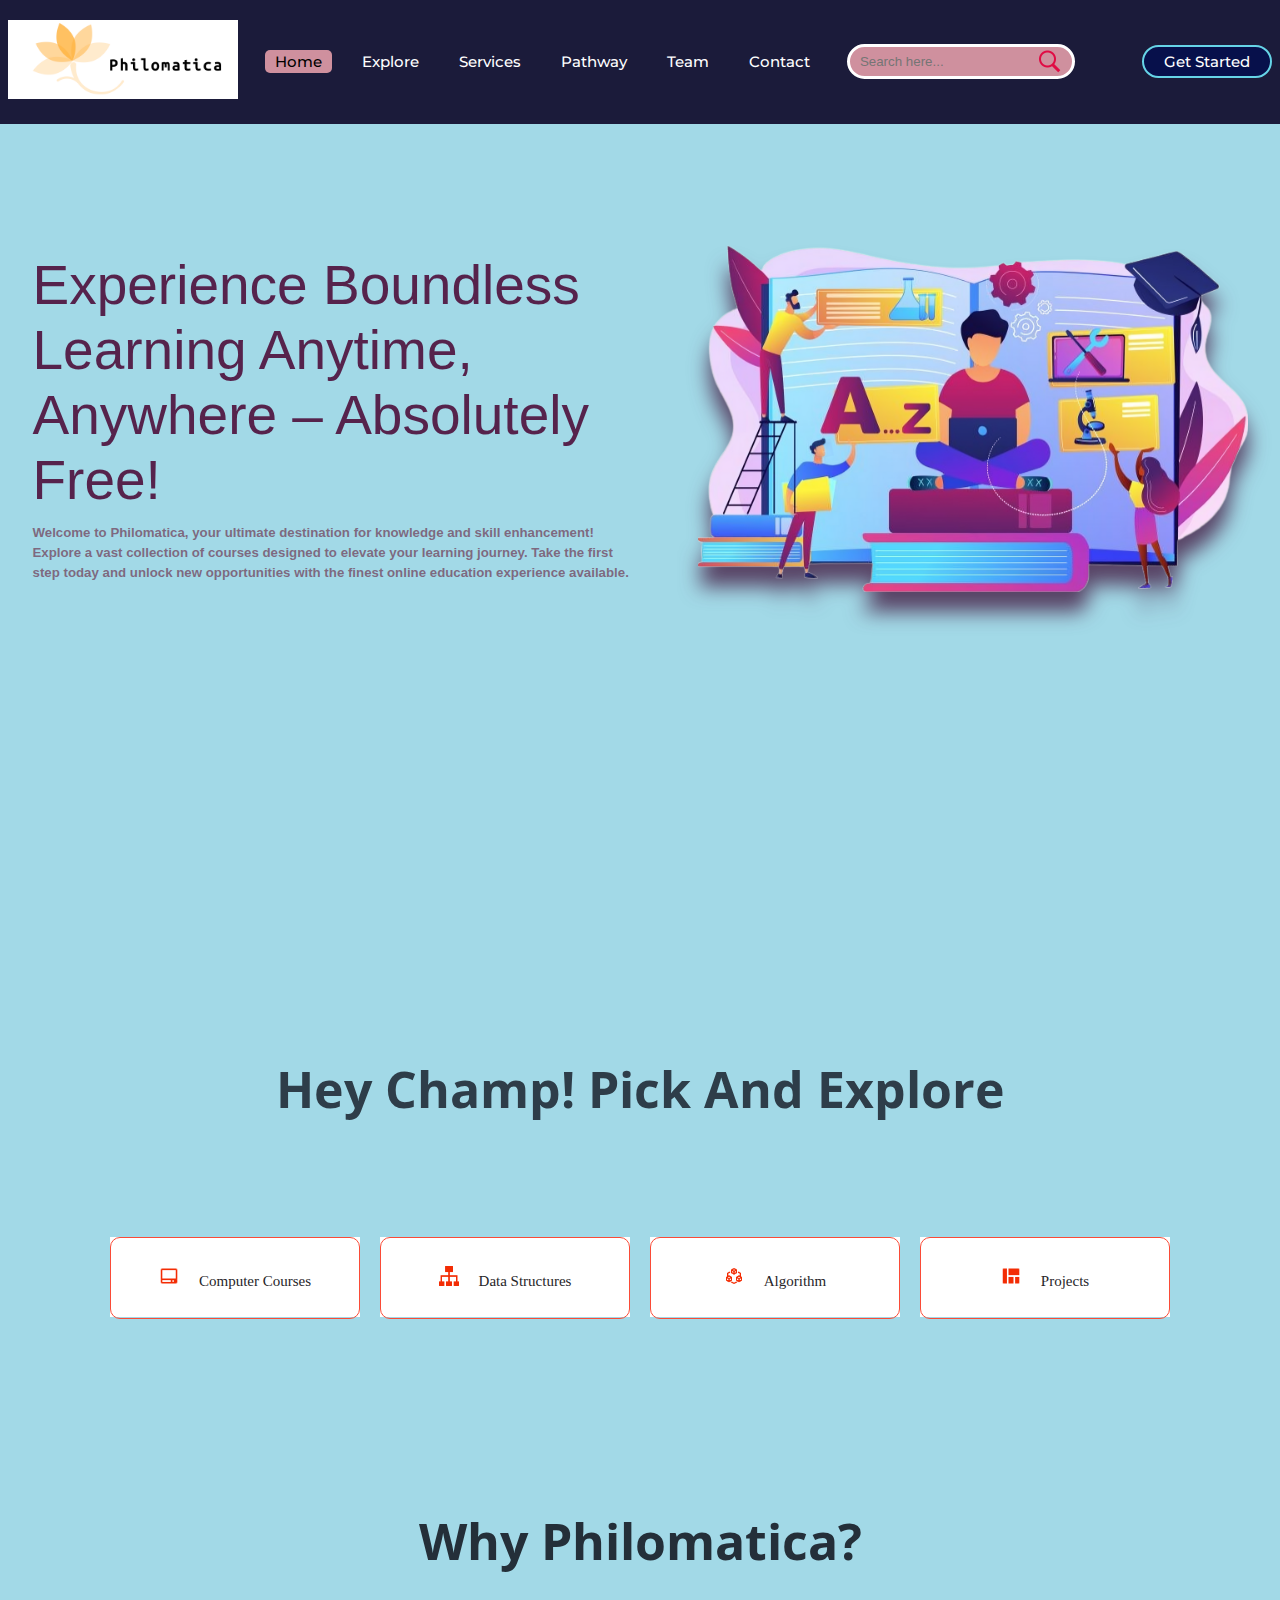
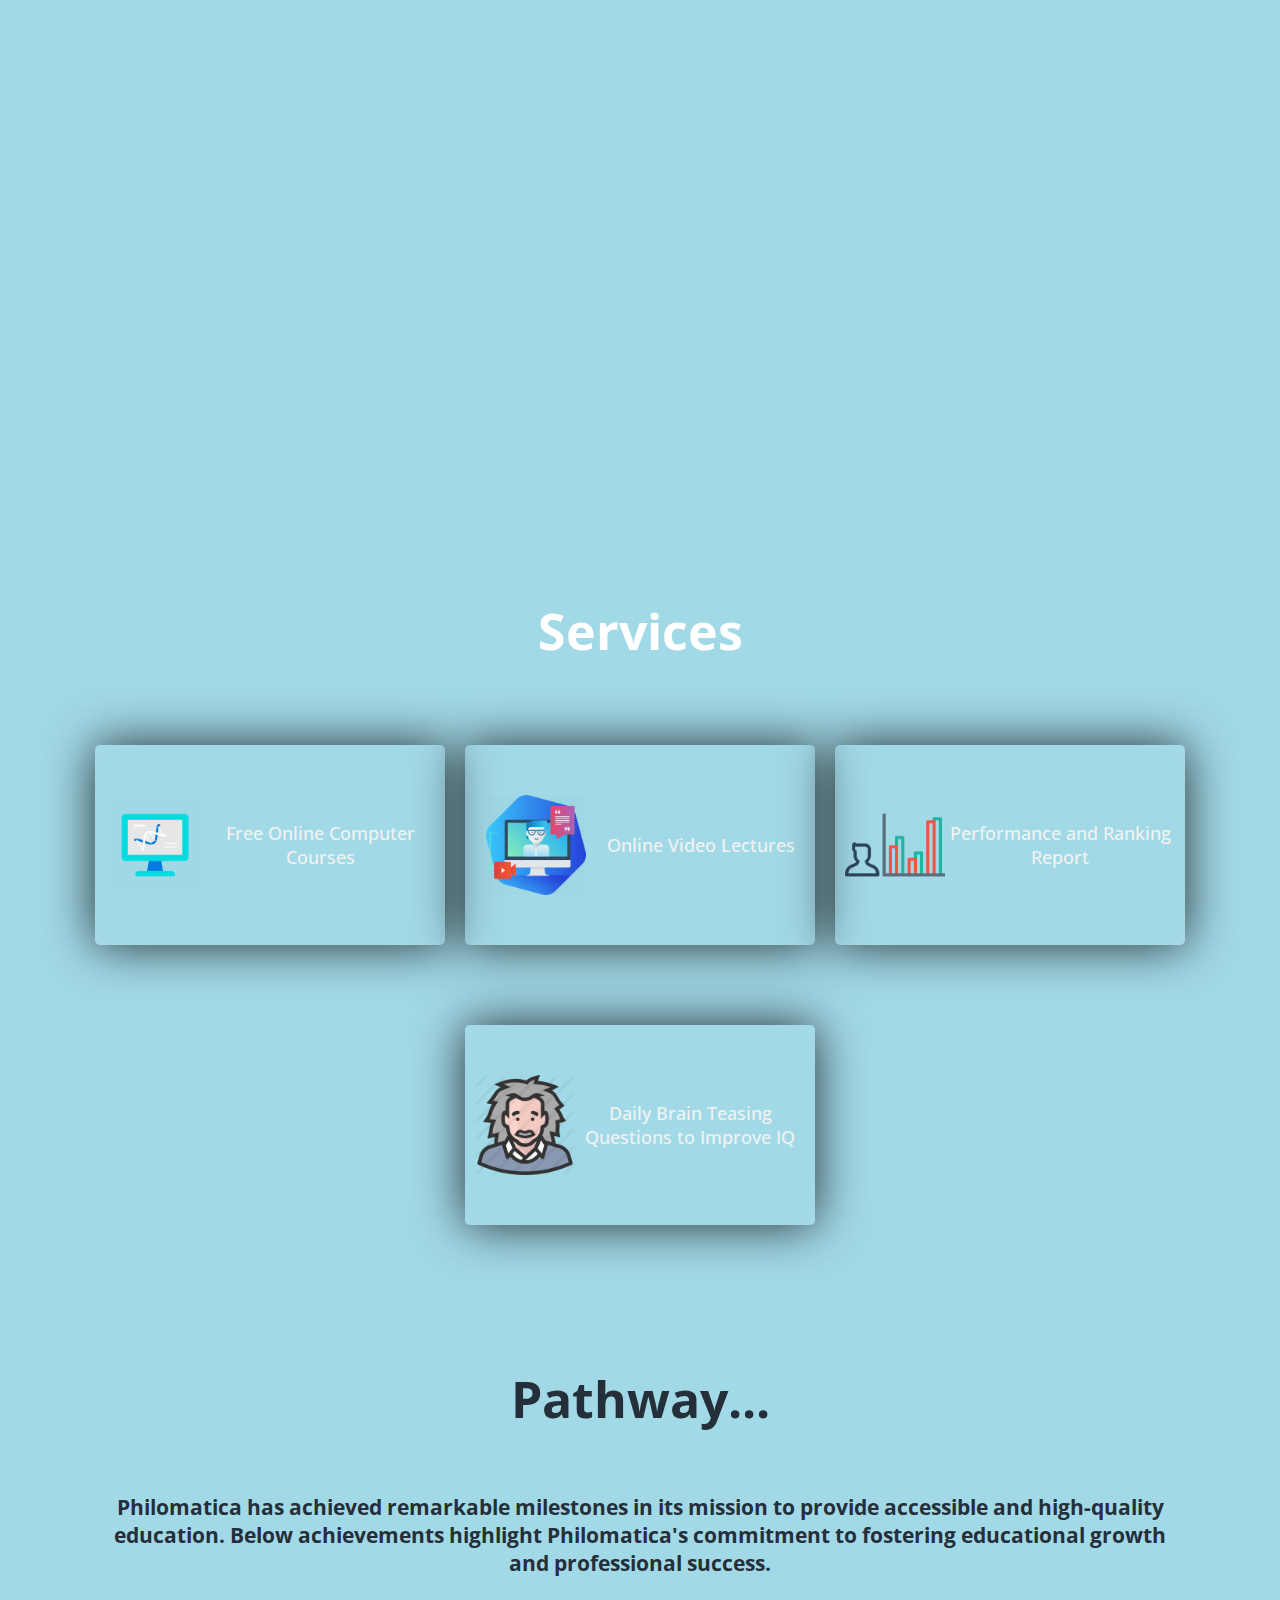
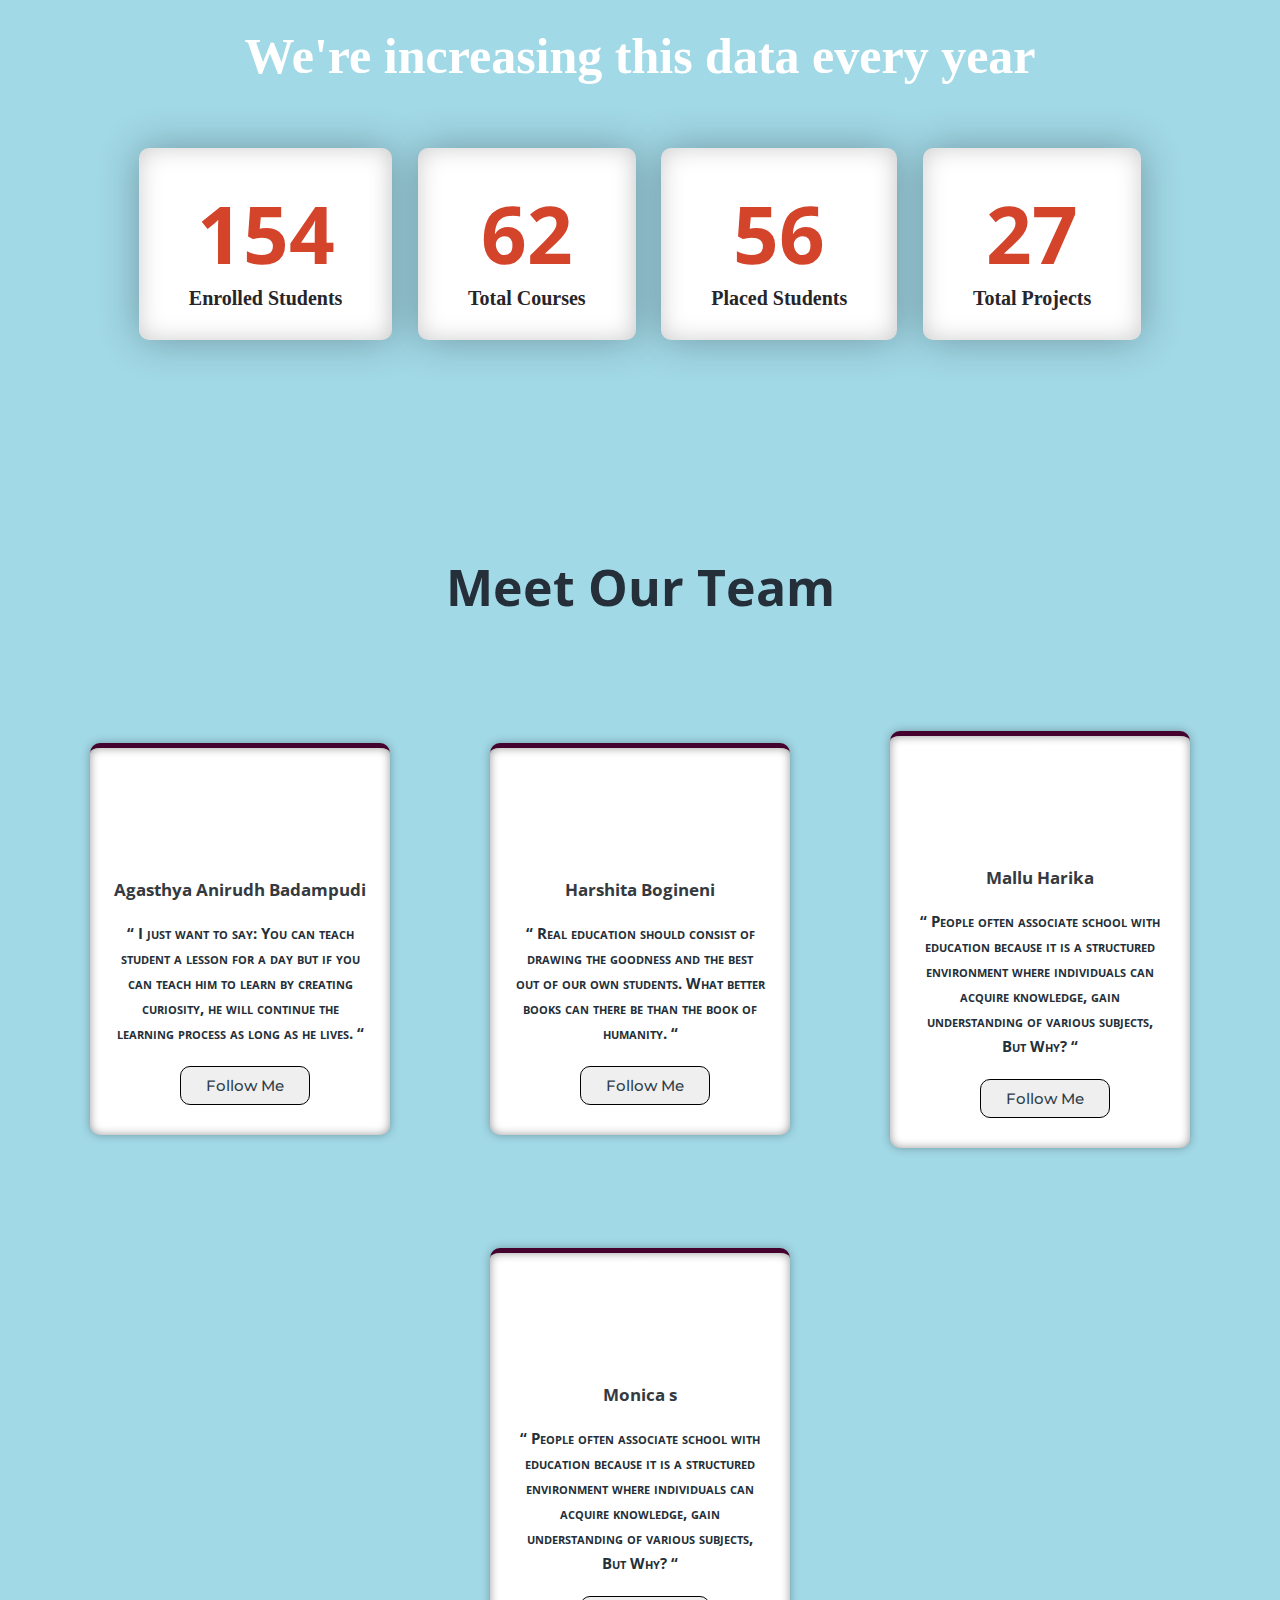
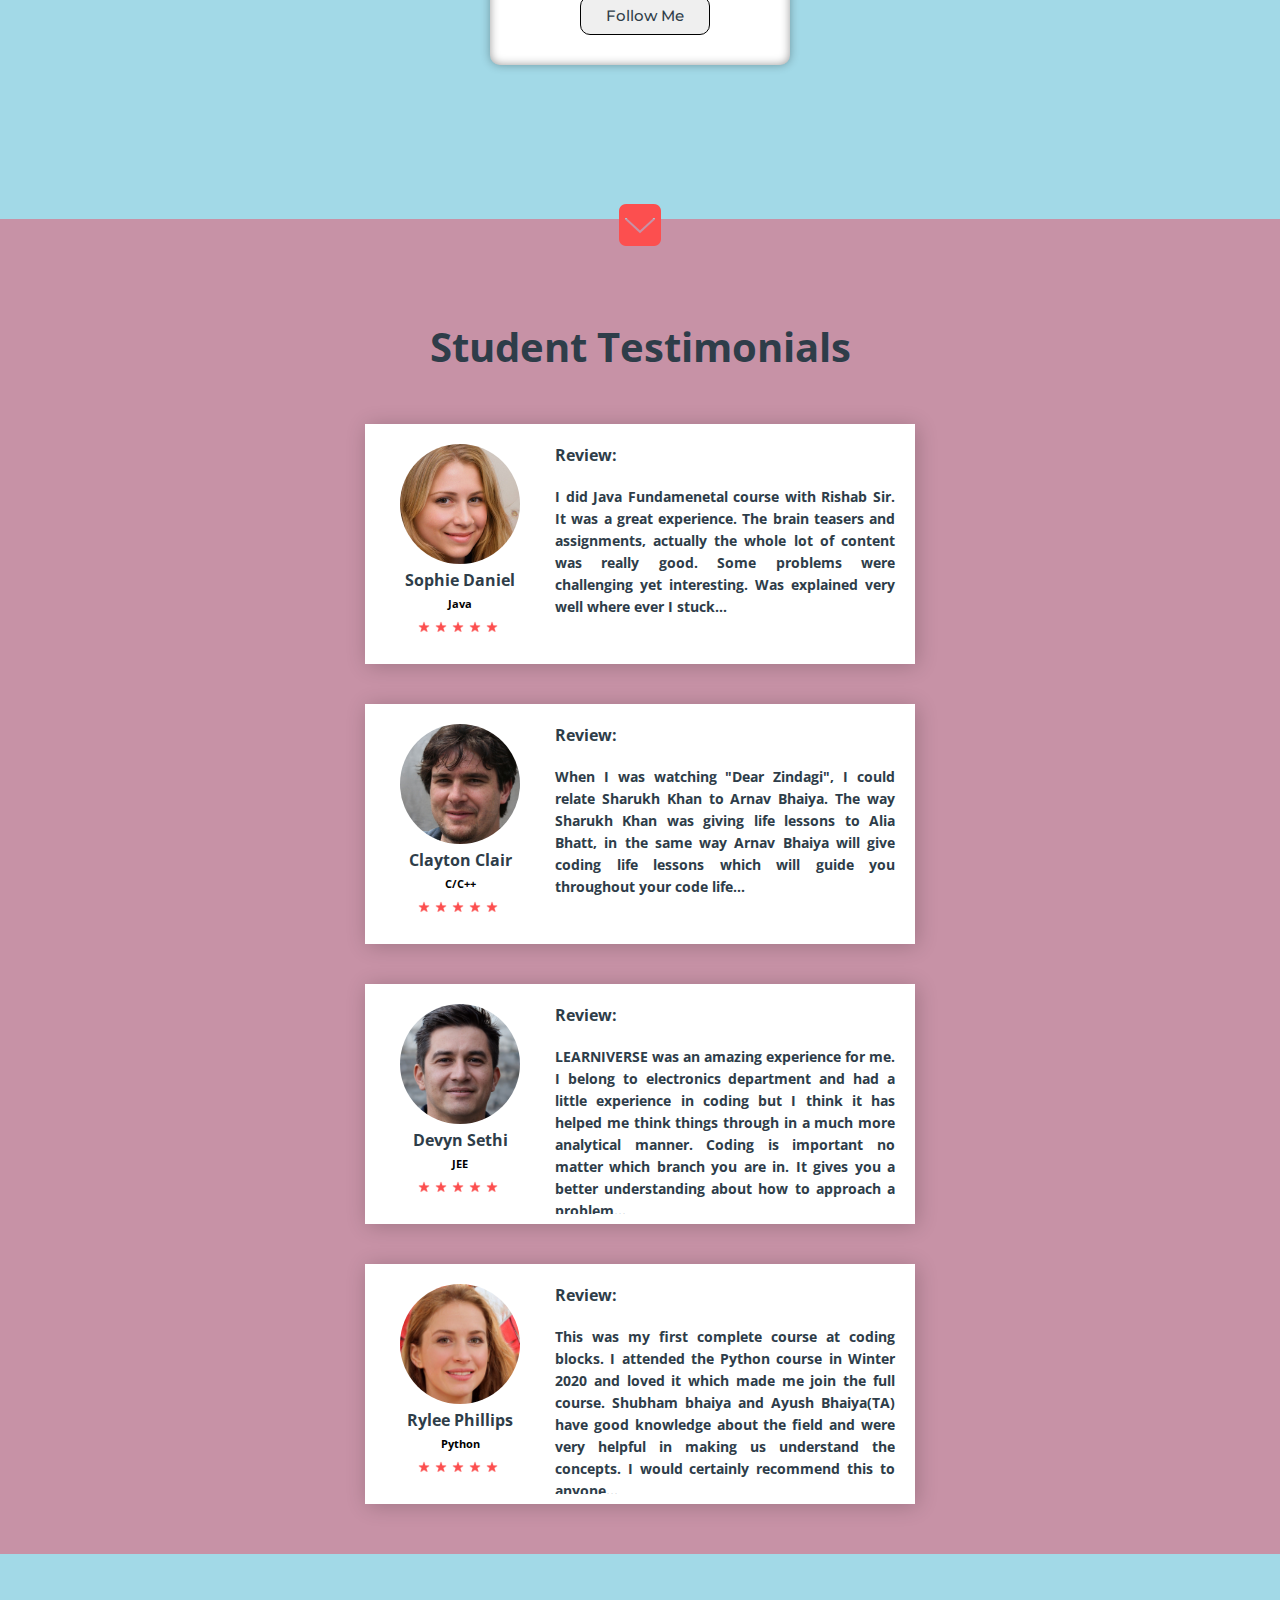
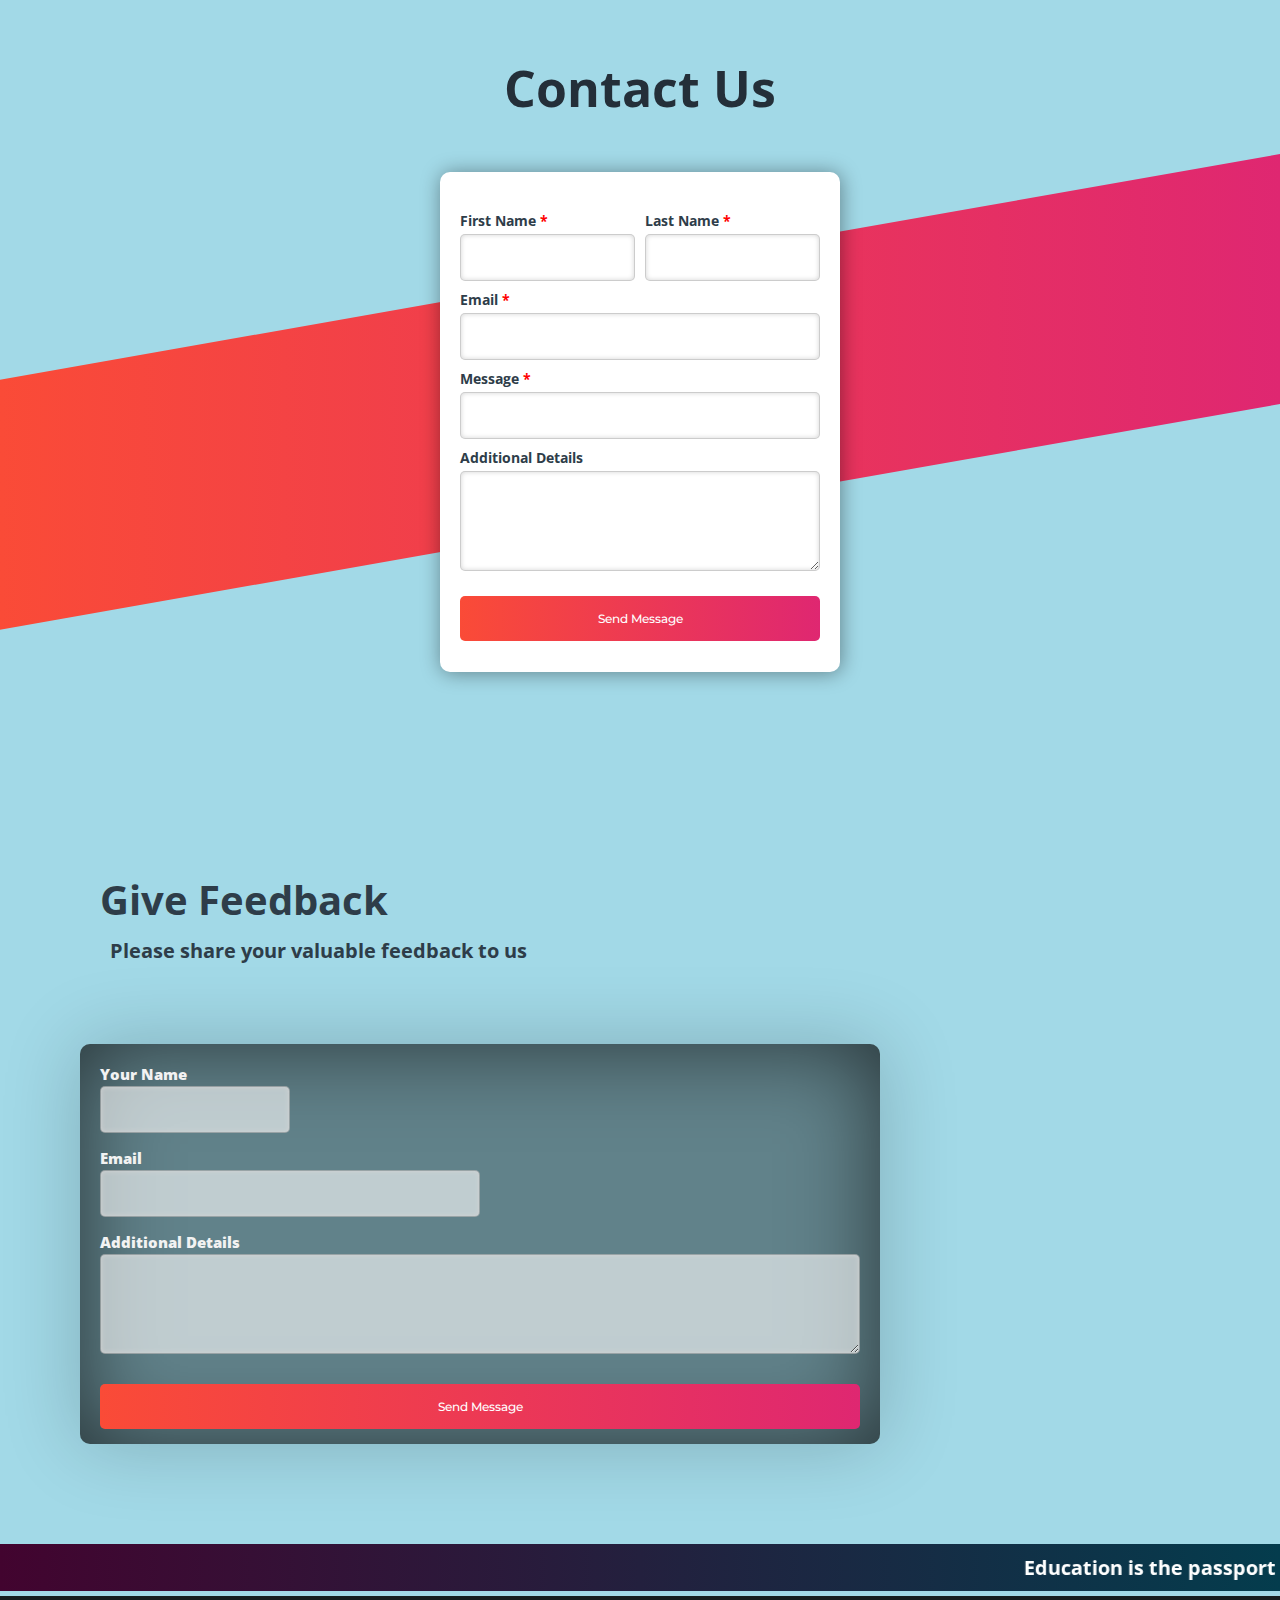
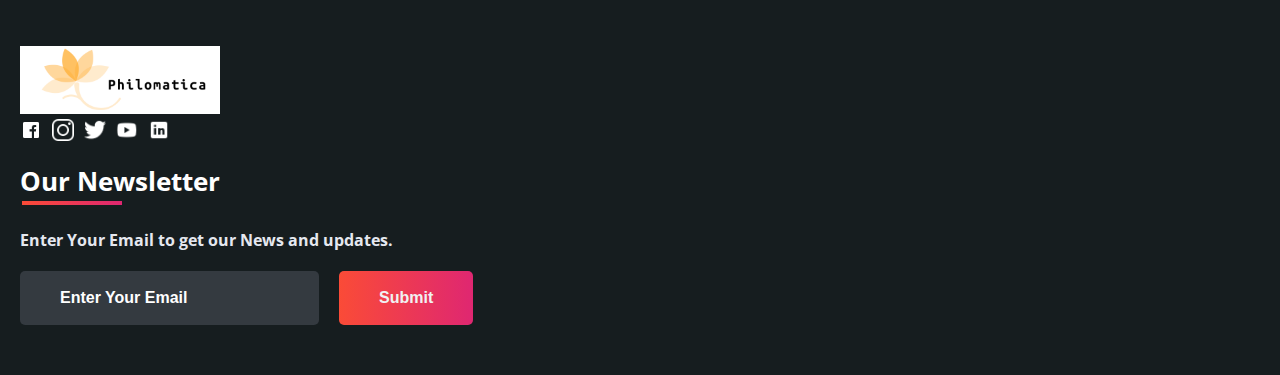
==== Philomatica/codes/index.html @ 05c875cc "Initial commit" ====
<!DOCTYPE html>
<html>
<head>
	<link rel="shortcut icon" type="png" href="images/icon/favicon.png">
	<meta charset="utf-8">
	<meta http-equiv="X-UA-Comaptible" content="IE=edge">
	<title>Philomatica</title>
	<meta name="desciption" content="">
	<meta name="viewport" content="width=device-width, initial-scale=1">
	<link rel="stylesheet" type="text/css" href="style.css">
	<script type="text/javascript" src="script.js"></script>
	<script src="https://code.jquery.com/jquery-3.2.1.js"></script>
	<script>
		$(window).on('scroll', function(){
  			if($(window).scrollTop()){
  			  $('nav').addClass('black');
 			 }else {
 		   $('nav').removeClass('black');
 		 }
		})
	</script>
</head>
<body>
<!-- Navigation Bar -->
	<header id="header">
		<nav>
			<div class="logo"><img src="images/icon/logo.png" alt="logo"></div>
			<div class="nav-bar">
				<ul>
					<li><a class="active" href="">Home</a></li>
					<li><a href="#explore">Explore</a></li>
					<li><a href="#services_section">Services</a></li>
					<li><a href="#pathway_section">Pathway</a></li>
					<li><a href="#team_section">Team</a></li>
					<li><a href="#contactus_section">Contact</a></li>
				</ul>
			</div>
			<div class="srch"><input type="text" class="search" placeholder="Search here..." style="color: rgb(0, 0, 0);"><img src="images/icon/search.png" alt="search" onclick=slide()></div>

			<a class="get-started" href="login.html">Get Started</a>
			<img src="images/icon/menu.png" class="menu" onclick="sideMenu(0)" alt="menu">
		</nav>
		<div class="head-container">
			<div class="quote">
				<p>Experience Boundless Learning Anytime, Anywhere – Absolutely Free!</p>
                <h5>Welcome to Philomatica, your ultimate destination for knowledge and skill enhancement! Explore a vast collection of courses designed to elevate your learning journey. Take the first step today and unlock new opportunities with the finest online education experience available.


				</h5>
				
			</div>
			<div class="svg-image">
				<img src="images/extra/homepic.png" alt="home picture">
			</div>
		</div>
		<div class="side-menu" id="side-menu">
			<div class="close" onclick="sideMenu(1)"><img src="images/icon/close.png" alt=""></div>
			<div class="user">
				<img src="images/creator/Aman Photo 2.jpg" alt="Username">
				<p>TeamPhilomatica.hi</p>
			</div>
			<ul>
				<li><a href="#about_section">About</a></li>
				<li><a href="#explore">Explore</a></li>
				<li><a href="#pathway_section">Pathway</a></li>
				<li><a href="#team_section">Team</a></li>
				<li><a href="#services_section">Services</a></li>
				<li><a href="#contactus_section">Contact</a></li>
				<li><a href="#feedBACK">Feedback</a></li>
			</ul>
		</div>
	</header>


<!--- Explore -->
<div class="diffSection" id="explore">
	<div class="title">
		<span><b>Hey Champ! Pick And Explore</span>
	</div>
	 <br><br>
</div>
	<div class="course">
		
		<div class="cbox">
		<div class="det"><a href="subjects/computer_courses.html"><img src="images/courses/computer.png">Computer Courses</a></div>
		<div class="det"><a href="subjects/computer_courses.html#data"><img src="images/courses/data.png">Data Structures</a></div>
		<div class="det"><a href="subjects/computer_courses.html#algo"><img src="images/courses/algo.png">Algorithm</a></div>
		<div class="det det-last"><a href="subjects/computer_courses.html#projects"><img src="images/courses/projects.png">Projects</a></div>
		</div>
	</div>
	
<!-- ABOUT -->
	<div class="diffSection" id="about_section">
		<center><p style="font-size:50px; padding-top: 180px;  padding-bottom: 50px">Why Philomatica?</p></center>
		<div class="about-content">
				<div class="side-image">
					<img class="sideImage" src="images/extra/e3.jpg">
				</div>
				<div class="side-text">
					<h2>Why you need Philomatica?? </h2>
					<p>Philomatica - A Virtual learning platform is increasingly vital for upcoming generations due to their flexibility and accessibility. It provide personalized learning experiences tailored to individual needs and learning styles, fostering lifelong learning opportunities. It enable global collaboration, diversity, and cultural exchange. <br><br > Here We also offering cost-effective alternatives to traditional education.Our websites help make the process of learning entertaining and attractive to the student, especially in today's age. Using HTML (HyperText Markup Language), CSS(Cascading Style Sheet), JavaScript, we have made learning more easier and in a interesting way.</p>
				</div>
		</div>
	</div>
	
	<!-- SERVICES -->
		<div class="service-swipe">
			<div class="diffSection" id="services_section">
			<center><p style="font-size: 50px; padding: 100px; padding-bottom: 40px; color: #fff;">Services</p></center>
			</div>
			<a href="subjects/computer_courses.html"><div class="s-card"><img src="images/icon/computer-courses.png"><p>Free Online Computer Courses</p></div></a>
			<a href="#"><div class="s-card"><img src="images/icon/online-tutorials.png"><p>Online Video Lectures</p></div></a>
			<a href="#"><div class="s-card"><img src="images/icon/p3.png"><p>Performance and Ranking Report</p></div></a>
			<a href="subjects/quiz.html"><div class="s-card"><img src="images/icon/q1.png"><p>Daily Brain Teasing Questions to Improve IQ</p></div></a>

		</div>
	
<!-- Pathway -->
	<div class="diffSection" id="pathway_section">
		<center><p style="font-size: 50px; padding: 100px; padding-bottom: 40px;">Pathway...</p></center>
		<div class="content">
			<p><h3>
				Philomatica has achieved remarkable milestones in its mission to provide accessible and high-quality education. Below achievements highlight Philomatica's commitment to fostering educational growth and professional success. </h3>
			</p>
		</div>
	</div>
	<div class="extra">
		<p>We're increasing this data every year</p>
		<div class="smbox">
		<span><center><div class="data">154</div><div class="det">Enrolled Students</div></center></span>
		<span><center><div class="data">62</div><div class="det">Total Courses</div></center></span>
		<span><center><div class="data">56</div><div class="det">Placed Students</div></center></span>
		<span><center><div class="data">27</div><div class="det">Total Projects</div></center></span>
		</div>
	</div>


<!-- TEAM -->
	<div class="diffSection" id="team_section">
		<center><p style="font-size: 50px; padding-top: 100px; padding-bottom: 60px;">Meet Our Team</p></center>
		<div class="totalcard">
			<div class="card">
				<center><img src="images/icon/profile.png"></center>
				<center><div class="card-title">Agasthya Anirudh Badampudi</div>
				<div id="detail">
					<p>“ I just want to say: You can teach student a lesson for a day but if you can teach him to learn by creating curiosity, he will continue the learning process as long as he lives. “</p>
					<div class="duty"></div>
					<a href="https://www.linkedin.com/in/agasthya-anirudh-badampudi-55606528b?lipi=urn%3Ali%3Apage%3Ad_flagship3_profile_view_base_contact_details%3BQ2Ae%2FilOS6e6DpGRqZFZlg%3D%3D" target="_blank"><button class="btn-aman">Follow Me</button></a>
				</div>
				</center>
			</div>
			<div class="card">
				<center><img src="images/icon/profile.png"></center>
				<center><div class="card-title">Harshita Bogineni</div>
				<div id="detail">
					<p>“ Real education should consist of drawing the goodness and the best out of our own students. What better books can there be than the book of humanity. “</p>
					<div class="duty"></div>
					<a href="https://www.linkedin.com/in/aman-jain-btech-it24/" target="_blank"><button class="btn-aman">Follow Me</button></a>
				</div>
				</center>
			</div>
			<div class="card">
				<center><img src="images/icon/profile.png"></center>
				<center><div class="card-title">Mallu Harika</div>
					<div id="detail">
						<p>“ People often associate school with education because it is a structured environment where individuals can acquire knowledge, gain understanding of various subjects, But Why? “</p>
						<div class="duty"></div>
						<a href="https://www.linkedin.com/in/aman-jain-btech-it24/" target="_blank"><button class="btn-aman">Follow Me</button></a>
					</div>
				</center>
			</div>
			<div class="card">
				<center><img src="images/icon/profile.png"></center>
				<center><div class="card-title">Monica s</div>
					<div id="detail">
						<p>“ People often associate school with education because it is a structured environment where individuals can acquire knowledge, gain understanding of various subjects, But Why? “</p>
						<div class="duty"></div>
						<a href="https://www.linkedin.com/in/aman-jain-btech-it24/" target="_blank"><button class="btn-aman">Follow Me</button></a>
					</div>
				</center>
			</div>
			</div>
		</div>
	</div>

<!-- Reviews by Students -->
<div id="makeitfull">
	<a href="#review_section"><img src="images/icon/makeitfull.png"></a>
</div>
<div class="review">
	<div class="diffSection" id="review_section">
		<center><p style="font-size: 40px; padding: 100px; padding-bottom: 40px; color: #2E3D49;">Student Testimonials</p></center>
	</div>
	<div class="rev-container">
		<div class="rev-card">
			<div class="identity">
				<img src="images/creator/humanNotExist1.jpg"><p>Sophie Daniel</p>
				<h6>Java</h6>
				<div class="rating"><img src="images/icon/star.png"><img src="images/icon/star.png"><img src="images/icon/star.png"><img src="images/icon/star.png"><img src="images/icon/star.png"></div>
			</div>
			<div class="rev-cont">
				<p id="title">Review:</p>
				<p id="content">
					I did Java Fundamenetal course with Rishab Sir. It was a great experience. The brain teasers and assignments, actually the whole lot of content was really good. Some problems were challenging yet interesting. Was explained very well where ever I stuck...
				</p>
			</div>
		</div>
		<div class="rev-card">
			<div class="identity">
				<img src="images/creator/humanNotExist2.jpg"><p>Clayton Clair</p>
				<h6>C/C++</h6>
				<div class="rating"><img src="images/icon/star.png"><img src="images/icon/star.png"><img src="images/icon/star.png"><img src="images/icon/star.png"><img src="images/icon/star.png"></div>
			</div>
			<div class="rev-cont">
				<p id="title">Review:</p>
				<p id="content">
					When I was watching "Dear Zindagi", I could relate Sharukh Khan to Arnav Bhaiya. The way Sharukh Khan was giving life lessons to Alia Bhatt, in the same way Arnav Bhaiya will give coding life lessons which will guide you throughout your code life...
				</p>
			</div>
		</div>
		<div class="rev-card">
			<div class="identity">
				<img src="images/creator/humanNotExist3.jpg"><p>Devyn Sethi</p>
				<h6>JEE</h6>
				<div class="rating"><img src="images/icon/star.png"><img src="images/icon/star.png"><img src="images/icon/star.png"><img src="images/icon/star.png"><img src="images/icon/star.png"></div>
			</div>
			<div class="rev-cont">
				<p id="title">Review:</p>
				<p id="content">
					LEARNIVERSE was an amazing experience for me. I belong to electronics department and had a little experience in coding but I think it has helped me think things through in a much more analytical manner. Coding is important no matter which branch you are in. It gives you a better understanding about how to approach a problem...
				</p>
			</div>
		</div>
		<div class="rev-card">
			<div class="identity">
				<img src="images/creator/humanNotExist4.jpg"><p>Rylee Phillips</p>
				<h6>Python</h6>
				<div class="rating"><img src="images/icon/star.png"><img src="images/icon/star.png"><img src="images/icon/star.png"><img src="images/icon/star.png"><img src="images/icon/star.png"></div>
			</div>
			<div class="rev-cont">
				<p id="title">Review:</p>
				<p id="content">
					This was my first complete course at coding blocks. I attended the Python course in Winter 2020 and loved it which made me join the full course. Shubham bhaiya and Ayush Bhaiya(TA) have good knowledge about the field and were very helpful in making us understand the concepts. I would certainly recommend this to anyone...
				</p>
			</div>
		</div>
	</div>
</div>

<!-- CONTACT US -->
	<div class="diffSection" id="contactus_section">
		<center><p style="font-size: 50px; padding: 100px">Contact Us</p></center>
		<div class="csec"></div>
		<div class="back-contact">
			<div class="cc">
			<form action="mailto:amanjain.hi@gmail.com" method="post" enctype="text/plain">
				<label>First Name <span class="imp">*</span></label><label style="margin-left: 185px">Last Name <span class="imp">*</span></label><br>
				<center>
				<input type="text" name="" style="margin-right: 10px; width: 175px" required="required"><input type="text" name="lname" style="width: 175px" required="required"><br>
				</center>
				<label>Email <span class="imp">*</span></label><br>
				<input type="email" name="mail" style="width: 100%" required="required"><br>
				<label>Message <span class="imp">*</span></label><br>
				<input type="text" name="message" style="width: 100%" required="required"><br>
				<label>Additional Details</label><br>
				<textarea name="addtional"></textarea><br>
				<button type="submit" id="csubmit">Send Message</button>
			</form>
			</div>
		</div>
	</div>


<!-- FEEDBACK -->
	<div class="title2" id="feedBACK">
		<span>Give Feedback</span>
		<div class="shortdesc2">
			<p>Please share your valuable feedback to us</p>
		</div>
	</div>

	<div class="feedbox">
		<div class="feed">
			<form action="mailto:anirudhbadampudi@gmail.com" method="post" enctype="text/plain">
				<label>Your Name</label><br>
				<input type="text" name="" class="fname" required="required"><br>
				<label>Email</label><br>
				<input type="email" name="mail" required="required"><br>
				<label>Additional Details</label><br>
				<textarea name="addtional"></textarea><br>
				<button type="submit" id="csubmit">Send Message</button>
			</form>
		</div>
	</div>

<!-- Sliding Information -->
	<marquee style="background: linear-gradient(to right, #42042f, #043c4d); margin-top: 50px;" direction="left" onmouseover="this.stop()" onmouseout="this.start()" scrollamount="20"><div class="marqu">Education is the passport to the future, for tomorrow belongs to those who prepare for it today. Remember. . . A person who never made a mistake never tried anything new.</div></marquee>

<!-- FOOTER -->
	<footer>
		<div class="footer-container">
			<div class="left-col">
				<img src="images/icon/logo.png" style="width: 200px;">
				<div class="logo"></div>
				<div class="social-media">
					<a href="#"><img src="images/icon\fb.png"></a>
					<a href="#"><img src="images/icon\insta.png"></a>
					<a href="#"><img src="images/icon\tt.png"></a>
					<a href="#"><img src="images/icon\ytube.png"></a>
					<a href="#"><img src="images/icon\linkedin.png"></a>
				</div><br><br>
				
			<div class="right-col">
				<h1 style="color: #fff">Our Newsletter</h1>
				<div class="border"></div><br>
				<p>Enter Your Email to get our News and updates.</p>
				<form class="newsletter-form">
					<input class="txtb" type="email" placeholder="Enter Your Email">
					<input class="btn" type="submit" value="Submit">
				</form>
			</div>
		</div>
	</footer>

</body>
</html>
---- Philomatica/codes/style.css ----
@import url("https://fonts.googleapis.com/css?family=Montserrat:500&display=swap");
@import url("https://fonts.googleapis.com/css?family=Dancing+Script&display=swap");
@import url("https://fonts.googleapis.com/css?family=Open+Sans&display=swap");

* {
  box-sizing: border-box;
  margin: 0;
  padding: 0;
}

html {
  scroll-behavior: smooth;
}
body {
  background: rgba(70, 180, 208, 0.5);
  font-family: "Open Sans", sans-serif;
}

header {
  height: 90vh;
  /* background: #000; */
}
.black {
  box-shadow: 0 2px 10px rgba(0, 0, 0, 0.5);
}
nav {
  padding-top: 20px;
  padding-bottom: 20px;
  top: 0;
  position: fixed;
  display: flex;
  width: 100%;
  z-index: 1000;
  background: #1B1B3A;
  justify-content: space-around;
  transition: 1.5s;
  align-items: center;
}
.nav-bar
{
  background: #1B1B3A;
}
nav ul {
  display: flex;
  align-items: center;
}
nav ul li {
  list-style: none;
  margin: 5px 10px;
}
nav ul li a {
  padding: 2px 10px;
  color: #ffffff;
  cursor: pointer;
  transition: 0.5s;
  text-decoration: none;
}
nav ul li a:hover {
  color: #000000;
  border-radius: 5px;
  background: #d493a1f9;
}
.active {
  color: #000000;
  border-radius: 5px;
  background: #d493a1f9;
}
.srch {
  padding: 2px 10px;
  display: flex;
  /* align-items: center; */
  justify-content: center;
  background: #d493a1f9;
  border: 3px solid #ffffff;
  border-radius: 20px;
}
.srch img {
  width: 25px;
  cursor: pointer;
}
.srch .search {
  /* padding: 2px 10px; */
  outline: none;
  border: none;
  background: transparent;
}

.search {
  color: #000000;
}

.get-started {
  margin-left: 50px;
  padding: 5px 20px;
  border: 2px solid #66d4e7;
  border-radius: 20px;
  text-decoration: none;

  transition: 0.5s;
  background-color: #07104b;
  color: #fff;
}
.get-started:hover {
  color: #200303;
  background: #fff;
}
.logo img {
  width: 230px;
  cursor: pointer;
  transition: all 1s;
}

a,
button {
  float: left;
  font-family: "Montserrat", sans-serif;
  font-weight: 500;
  font-size: 15px;
  color: #2e3d49;
  display: block;
  text-decoration: none;
  text-align: center;
}
.head-container {
  margin-top: 245px;
  display: flex;
  flex-wrap: wrap;
  align-items: center;
  justify-content: space-around;
}
.quote {
  width: 600px;
  transform: translateY(-50px);
}
.quote h5 {
  margin-top: 10px;
  color: rgba(116, 74, 99, 0.788);
  line-height: 20px;
  font-family: sans-serif;
}
.quote p {
  font-size: 55px;
  color: #4e113de8;
  font-weight: 510;
  font-family: "Lucida Sans", "Lucida Sans Regular", "Lucida Grande",
    "Lucida Sans Unicode", Geneva, Verdana, sans-serif;
  line-height: 65px;
}
.quote .play {
  margin-top: 20px;
  display: flex;
  /* justify-content: center; */
  align-items: center;
}
.quote .play img {
  width: 65px;
  cursor: pointer;
  filter: drop-shadow(0 0 10px rgba(209, 13, 13, 0.133));
}
.quote .play span a {
  margin-left: 10px;
  font-size: 20px;
  font-weight: 900;
  color: rgba(1, 1, 54, 0.8);
  cursor: pointer;
}
.svg-image img {
  width: 550px;
  filter: drop-shadow(0 20px 10px #41153dc3);
  padding-bottom: 17%;
}

/* SIDE MENU */
.menu {
  cursor: pointer;
  width: 25px;
  display: none;
}
.side-menu {
  width: 100%;
  height: 100%;
  background: rgba(125, 23, 62, 0.993);
  position: absolute;
  top: 0;
  transition: 0.8s;
  z-index: 2000;
  transform: translateX(-100%);
}
.side-menu ul {
  margin-top: 35%;
  display: flex;
  flex-direction: column;
  justify-content: center;
  /* background: #FA4B37; */
}
.side-menu ul li {
  list-style: none;
  /* background: #009900; */
  display: flex;
  justify-content: center;
  align-items: center;
  /* border-bottom: 1px solid #fff; */
  /* padding: 10px 0px; */
}
.side-menu ul li:hover a {
  background: #fff;
  color: #e34182;
}
.side-menu ul li a {
  color: #fff;
  width: 100%;
  font-size: 1em;
  /* background: #2E3D49; */
  text-decoration: none;
  padding: 15px 0px;
}
.close img {
  float: right;
  width: 35px;
  cursor: pointer;
  margin: 10px;
}
.user {
  display: flex;
  justify-content: center;
  align-items: center;
  margin-top: 10%;
}
.user img {
  width: 60px;
  border-radius: 50%;
  border: 2px solid #672828;
  filter: drop-shadow(0 10px 20px #0004);
  margin-right: 30px;
  cursor: pointer;
}
.user p {
  color: #fff;
  cursor: pointer;
}
.user img,
.user p {
  opacity: 1;
}
/*Common things in all sections*/
#about_section,
#pathway_section,
#team_section,
#services_section,
#contactus_section {
  font-family: "Open Sans", sans-serif;
  color: #242f39;
  position: relative;
}
.diffSection {
  width: 100%;
  /*position: relative;*/
  justify-content: center;
  align-items: center;
}
.diffSection .content {
  margin: 10px;
  text-align: center;
  padding: 10px 100px;
  font-size: 1.1em;
}

/*pathway*/
.extra {
  width: 100%;
}
.extra p {
  padding: 30px;
  padding-bottom: 150px;
  font-size: 50px;
  text-align: center;
  color: #fff;
  background-image: linear-gradient(rgba(0, 0, 0, 0), rgba(0, 0, 0, 0.7)),
    url("images/extra/b1.jpg");
  background-size: cover;
  background-attachment: fixed;
  font-family: cursive;
  z-index: -9;
}
.smbox {
  display: flex;
  flex-wrap: wrap;
  transform: translateY(-100px);
  justify-content: center;
}
.smbox span {
  margin: 1%;
  background: #fff;
  box-shadow: inset 0px 0px 25px rgba(0, 0, 0, 0.2), 0 0 40px rgba(0, 0, 0, 0.3);
  border-radius: 10px;
  padding: 30px 50px;
  cursor: pointer;
}
.smbox span:hover {
  transform: scale(1.3);
  transition: 0.5s ease;
}
.smbox .data {
  font-size: 80px;
  color: #d3442b;
}
.smbox .det {
  font-size: 20px;
  color: #272529;
  font-family: cursive;
}

/*Title*/
.title {
  margin-top: 0px;
  font-family: "Open Sans", sans-serif;
  padding-bottom: 60px;
  font-size: 50px;
  text-align: center;
  color: #2e3d49;
}

/*ABOUT*/
.about-content {
  width: 100%;
  position: relative;
  justify-content: center;
  flex-wrap: wrap;
  display: flex;
  align-items: center;
}
.about-content .side-text {
  width: 550px;
  padding: 25px 30px;
  background: #f7a0a0a3;
  box-shadow: 2px 0 50px rgba(0, 0, 0, 0.432);
  border-radius: 15px;
  text-align: justify;
  line-height: 22px;
  opacity: 0;
  transform: translateX(-100px);
  transition: 1s ease-in-out;
}
.about-content .side-text-appear {
  opacity: 1;
  transform: translateX(0px);
}
.about-content .side-text h2 {
  padding: 10px;
}
.about-content .side-text p {
  padding: 10px;
}
.about-content .side-image img {
  width: 90%;
  border-radius: 5px;
}
.sideImage {
  transform: translateX(100px);
  opacity: 0;
  transition: 0.8s ease-in-out;
}
.sideImage-appear {
  opacity: 1;
  transform: translateX(0px);
}

/*POPULAR SUBJECTS*/
.cbox {
  position: relative;
  width: 100%;
  display: inline-flex;
  flex-wrap: wrap;
  justify-content: center;
}
.cbox .det {
  width: 250px;
  height: 80px;
  margin: 10px;
  background: #fff;
  cursor: pointer;
}
.cbox .det a {
  justify-content: space-around;
  width: 250px;
  padding: 28px;
  border-radius: 10px;
  border: 1px solid #fa4b37;
  font-size: 15px;
  color: #272529;
  font-family: cursive;
  text-decoration: none;
}
.cbox .det a:hover {
  background: linear-gradient(to right, #fa4b37, #df2771);
  color: white;
}
.cbox .det a:hover img {
  filter: brightness(100);
}
.cbox img {
  width: 20px;
  margin-right: 20px;
}

/*TEAM SECTION*/
.totalcard {
  width: 100%;
  display: flex;
  flex-wrap: wrap;
  align-items: center;
  justify-content: center;
  margin-bottom: 50px;
}
.totalcard .card {
  margin: 50px;
  width: 300px;
  border-radius: 10px;
  background: #fff;
}
.totalcard .card {
  box-shadow: inset 0 0 10px rgba(0, 0, 0, 0.4), 0 0 10px rgba(0, 0, 0, 0.3);
}
.card:nth-child(1) {
  border-top: 5px solid rgb(70, 2, 46);
}
.card:nth-child(2) {
  border-top: 5px solid rgb(70, 2, 46);
}
.card:nth-child(3) {
  border-top: 5px solid rgb(70, 2, 46);
}
.card:nth-child(4) {
  border-top: 5px solid rgb(70, 2, 46);
}
.card:nth-child(5) {
  border-top: 5px solid rgb(70, 2, 46);
}
.card:nth-child(1):hover {
  box-shadow: inset 0px 0px 10px rgba(141, 4, 75, 0.858),
    1px 1px 30px rgba(141, 4, 75, 0.858);
}
.card:nth-child(2):hover {
  box-shadow: inset 0px 0px 10px rgba(141, 4, 75, 0.858),
    1px 1px 30px rgba(141, 4, 75, 0.858);
}
.card:nth-child(3):hover {
  box-shadow: inset 0px 0px 10px rgba(141, 4, 75, 0.858),
    1px 1px 30px rgba(141, 4, 75, 0.858);
}
.card:nth-child(4):hover {
  box-shadow: inset 0px 0px 10px rgba(141, 4, 75, 0.858),
    1px 1px 30px rgba(141, 4, 75, 0.858);
}
.card:nth-child(5):hover {
  box-shadow: inset 0px 0px 10px rgba(141, 4, 75, 0.858),
    1px 1px 30px rgba(141, 4, 75, 0.858);
}

.totalcard .card img {
  width: 100px;
  height: 100px;
  margin-top: 5px;
  cursor: pointer;
  border-radius: 50px;
  transition-duration: 0.8s;
}
.totalcard .card img:hover {
  transform: scale(3.5);
  border-radius: 0;
  box-shadow: 0 0 20px rgba(0, 0, 0, 0.5);
}
#detail p {
  font-size: 15px;
  line-height: 25px;
  font-variant: small-caps;
  text-align: center;
  margin: 25px;
  margin-bottom: 0px;
  margin-top: 0px;
}
#detail button {
  outline: none;
  border-radius: 10px;
  border-style: none;
  border: 1px solid black;
  padding: 9px 25px;
  cursor: pointer;
  transition-duration: 0.4s;
}
#detail a {
  bottom: 80px;
  text-decoration: none;
  margin-bottom: 30px;
  margin-top: 20px;
  margin-left: 90px;
  align-self: center;
}
.btn-aman:hover {
  background: rgba(24, 3, 73, 0.76);
  color: #fff;
}
.btn-aman2:hover {
  background: rgba(0, 0, 255, 0.5);
  color: #fff;
}
.card-title {
  font-size: 17px;
  color: #343a40;
  padding: 20px;
  font-weight: 700;
}

/*Service Section*/
/*Service Section*/
.service-swipe {
  display: flex;
  flex-wrap: wrap;
  justify-content: center;
  align-items: center;
  background-image: linear-gradient(rgba(0, 0, 0, 0), rgba(0, 0, 0, 0.7)),
    url("images/extra/b3.jpg");
  background-size: cover;
  background-attachment: fixed;
}
.service-swipe .s-card img {
  width: 100px;
}
.service-swipe a {
  padding: 0;
  margin: 40px 10px;
}
.service-swipe .s-card {
  display: flex;
  justify-content: space-around;
  padding: 10px;
  align-items: center;
  text-align: center;
  width: 350px;
  height: 200px;
  box-shadow: inset 0 0 20px rgba(255, 255, 255, 0.05),
    0 0 50px rgba(0, 0, 0, 0.8);
  border-radius: 5px;
  cursor: pointer;
  transition-duration: 0.5s;
}
.service-swipe .s-card p {
  color: #f2f2f2;
  font-size: 1.2em;
  font-family: "Open Sans", sans-serif;
}
.service-swipe .s-card:hover {
  box-shadow: 0 0 50px rgba(255, 255, 255, 0.8);
  transform: translateY(-10px);
}

/*Contact Us Section*/
.csec {
  background: linear-gradient(to right, #fa4b37, #df2771);
  background-attachment: fixed;
  position: absolute;
  width: 100%;
  height: 250px;
  top: 200px;
  content: "";
  transform-origin: top right;
  transform: skewY(-10deg);
  z-index: -1;
}
.back-contact {
  margin-top: 0px;
  transform: translateY(-50px);
  display: flex;
  align-items: center;
  justify-content: space-around;
}
.cc {
  height: 400px;
  width: 400px;
  height: 500px;
  border-radius: 10px;
  justify-content: center;
  box-shadow: 1px 1px 20px rgba(0, 0, 0, 0.4);
  background: #fff;
}
.cc form {
  margin: 5%;
  margin-top: 40px;
  width: 90%;
  height: 90%;
}
.cc form label {
  position: absolute;
  color: #2e3d49;
  font-size: 13.5px;
  font-weight: 700;
}
.cc form input {
  padding: 15px;
  margin-bottom: 10px;
  border-radius: 5px;
  box-shadow: inset 0 0 5px lightgray;
  border: 1px solid rgba(0, 0, 0, 0.2);
  outline: none;
  color: #2e3d49;
  font-weight: 600;
}
.imp {
  color: red;
}
form textarea {
  width: 100%;
  height: 100px;
  box-shadow: inset 0 0 5px lightgray;
  border: 1px solid rgba(0, 0, 0, 0.2);
  border-radius: 5px;
  outline: none;
  color: #2e3d49;
  font-weight: 600;
  padding: 15px;
}
#csubmit {
  margin-top: 20px;
  background: linear-gradient(to right, #fa4b37, #df2771);
  border-radius: 5px;
  border-style: none;
  outline: none;
  width: 100%;
  padding: 15px 25px;
  color: #fff;
  font-size: 12px;
  cursor: pointer;
}

/*REVIEW SECTION*/
#makeitfull {
  display: flex;
  justify-content: center;
  transform: translateY(35px);
}
#makeitfull img {
  width: 50px;
}
.review {
  background: #c792a6;
  width: 100%;
}
.rev-container {
  padding: 10px 10%;
  display: flex;
  flex-wrap: wrap;
  justify-content: space-around;
}
.rev-container .rev-card {
  /*overflow: hidden;*/
  width: 550px;
  height: 240px;
  margin-bottom: 40px;
  background: #fff;
  display: flex;
  padding: 10px;
  box-shadow: 2px 2px 20px rgba(0, 0, 0, 0.2);
}
.rev-card:hover {
  box-shadow: 3px 3px 15px rgb(27, 2, 63);
}
.identity {
  display: flex;
  flex-wrap: wrap;
  justify-content: center;
  padding: 10px;
}
.identity img {
  width: 120px;
  height: 120px;
  transition-duration: 0.8s;
  border-radius: 50%;
}
.identity img:hover {
  transform: scale(2.2);
  border-radius: 0px;
  box-shadow: 0 0 20px rgba(0, 0, 0, 0.3);
}
.identity p {
  width: 150px;
  font-weight: bold;
  color: #2e3d49;
  text-align: center;
}
.identity h6 {
  width: 150px;
  text-align: center;
}
.identity .rating img {
  width: 12px;
  height: 12px;
  margin-right: 5px;
}
.rev-cont {
  overflow: hidden;
}
.rev-cont #title {
  padding: 10px;
  color: #2e3d49;
  font-weight: bold;
}
.rev-cont #content {
  padding: 10px;
  font-size: 0.9em;
  color: #2e3d49;
  line-height: 22px;
  text-align: justify;
}

/*FEEDBACK*/
.title2 {
  position: relative;
  margin-top: 150px;
  margin-left: 100px;
}
.title2 span {
  font-weight: 700;
  font-family: "Open Sans", sans-serif;
  font-size: 40px;
  color: #2e3d49;
}
.title2 .shortdesc2 {
  padding: 10px;
  font-family: "Open Sans", sans-serif;
  font-size: 20px;
  color: #2e3d49;
  margin-bottom: -30px;
}
.feedbox {
  margin-top: 50px;
  width: 100%;
  display: flex;
  background-image: linear-gradient(rgba(0, 0, 0, 0), rgba(0, 0, 0, 0.7)),
    url("images/extra/b4.jpg");
  background-size: cover;
  padding: 50px 80px;
  background-attachment: fixed;
}
.feed {
  width: 800px;
  height: 400px;
  position: relative;
  border-radius: 10px;
  justify-content: center;
  box-shadow: inset 0 0 90px rgba(0, 0, 0, 0.6), 0 0 80px rgba(0, 0, 0, 0.2);
  background: rgba(0, 0, 0, 0.4);
}
.feed form {
  width: 100%;
  height: 100%;
  padding: 20px;
}

.feed form label {
  position: absolute;
  color: #f2f2f2;
  font-size: 15px;
  font-weight: 800;
}
.feed form input,
.feed textarea {
  padding: 15px;
  border-radius: 5px;
  box-shadow: inset 0 0 5px lightgray;
  border: 1px solid rgba(0, 0, 0, 0.2);
  outline: none;
  color: #2e3d49;
  background: #fff9;
  font-weight: 600;
}
.feed form input {
  margin-bottom: 15px;
  width: 50%;
}
.feed form .fname {
  width: 25%;
}
.feed form textarea {
  width: 100%;
  height: 100px;
}
.feed #csubmit {
  margin-top: 25px;
  background: linear-gradient(to right, #fa4b37, #df2771);
  border-radius: 5px;
  border-style: none;
  outline: none;
  width: 100%;
  padding: 15px 25px;
  color: #fff;
  font-size: 12px;
  cursor: pointer;
}

/*SCROLLING TEXT*/
.marqu {
  text-align: center;
  justify-content: center;
  color: #fff;
  font-size: 20px;
  padding: 10px;
}

/*FOOTER*/
footer {
  color: #e5e8ef;
  background: #000d;
  padding: 50px 0;
}
footer .footer-container {
  max-width: 1300px;
  margin: auto;
  padding: 0 20px;
  display: flex;
  justify-content: space-between;
  align-items: center;
  flex-wrap: wrap-reverse;
}
footer .social-media img {
  width: 22px;
}
footer .logo {
  width: 180px;
  color: #fff;
}
footer .social-media a {
  margin-right: 10px;
  font-size: 22px;
  text-decoration: none;
}
footer .right-col h1 {
  font-size: 26px;
}
footer .border {
  width: 100px;
  height: 4px;
  background: linear-gradient(to right, #fa4b37, #df2771);
  margin: 2px;
}
footer .newsletter-form {
  display: flex;
  justify-content: center;
  align-items: center;
  flex-wrap: wrap;
}
footer input::placeholder {
  color: white !important;
}
footer .txtb {
  flex: 1;
  padding: 18px 40px;
  font-size: 16px;
  background: #343a40;
  border: none;
  font-weight: 700;
  outline: none;
  border-radius: 5px;
  min-width: 260px;
  margin-top: 20px;
  color: white;
}
footer .btn {
  margin-top: 20px;
  padding: 18px 40px;
  font-size: 16px;
  color: #f1f1f1;
  background: linear-gradient(to right, #fa4b37, #df2771);
  border: none;
  font-weight: 700;
  outline: none;
  border-radius: 5px;
  margin-left: 20px;
  cursor: pointer;
  transition: opacity 0.3s linear;
}
footer .btn:hover {
  opacity: 0.7;
}

/*PROPERTIES FOR MAKING WEBSITE RESPONSIVE*/
@media screen and (max-width: 960px) {
  .footer-container {
    max-width: 600px;
  }
  .right-col {
    width: 100%;
    margin-bottom: 60px;
  }
  .left-col {
    width: 100%;
    text-align: center;
  }
  .social-media {
    display: flex;
    justify-content: center;
  }
  .logo {

    transition: 1s;
    margin-left: 30%;
  }
  nav ul,
  .srch,
  .get-started {
    display: none;
  }
  .menu {
    display: block;
  }
  nav {
    padding-bottom: 20px;
    border-bottom: 1px solid #0005;
    /* position: fixed; */
    /* top: 0; */
  }
  .quote p,
  .quote h5,
  .play {
    justify-content: center;
    text-align: center;
  }
  .quote p {
    font-size: 30px;
  }
  .service-container .right-side img {
    width: 90%;
  }
  .title {
    margin-top: 0px;
  }
}
@media screen and (max-width: 700px) {
  footer .btn {
    margin: 0;
    width: 100%;
    margin-top: 20px;
  }
  .svg-image img {
    width: 90%;
    margin: 20px;
    /* align-self: center; */
  }
}

@media screen and (max-width: 1000px) {
  .feedbox form input,
  .feedbox form .fname {
    width: 100%;
  }
}
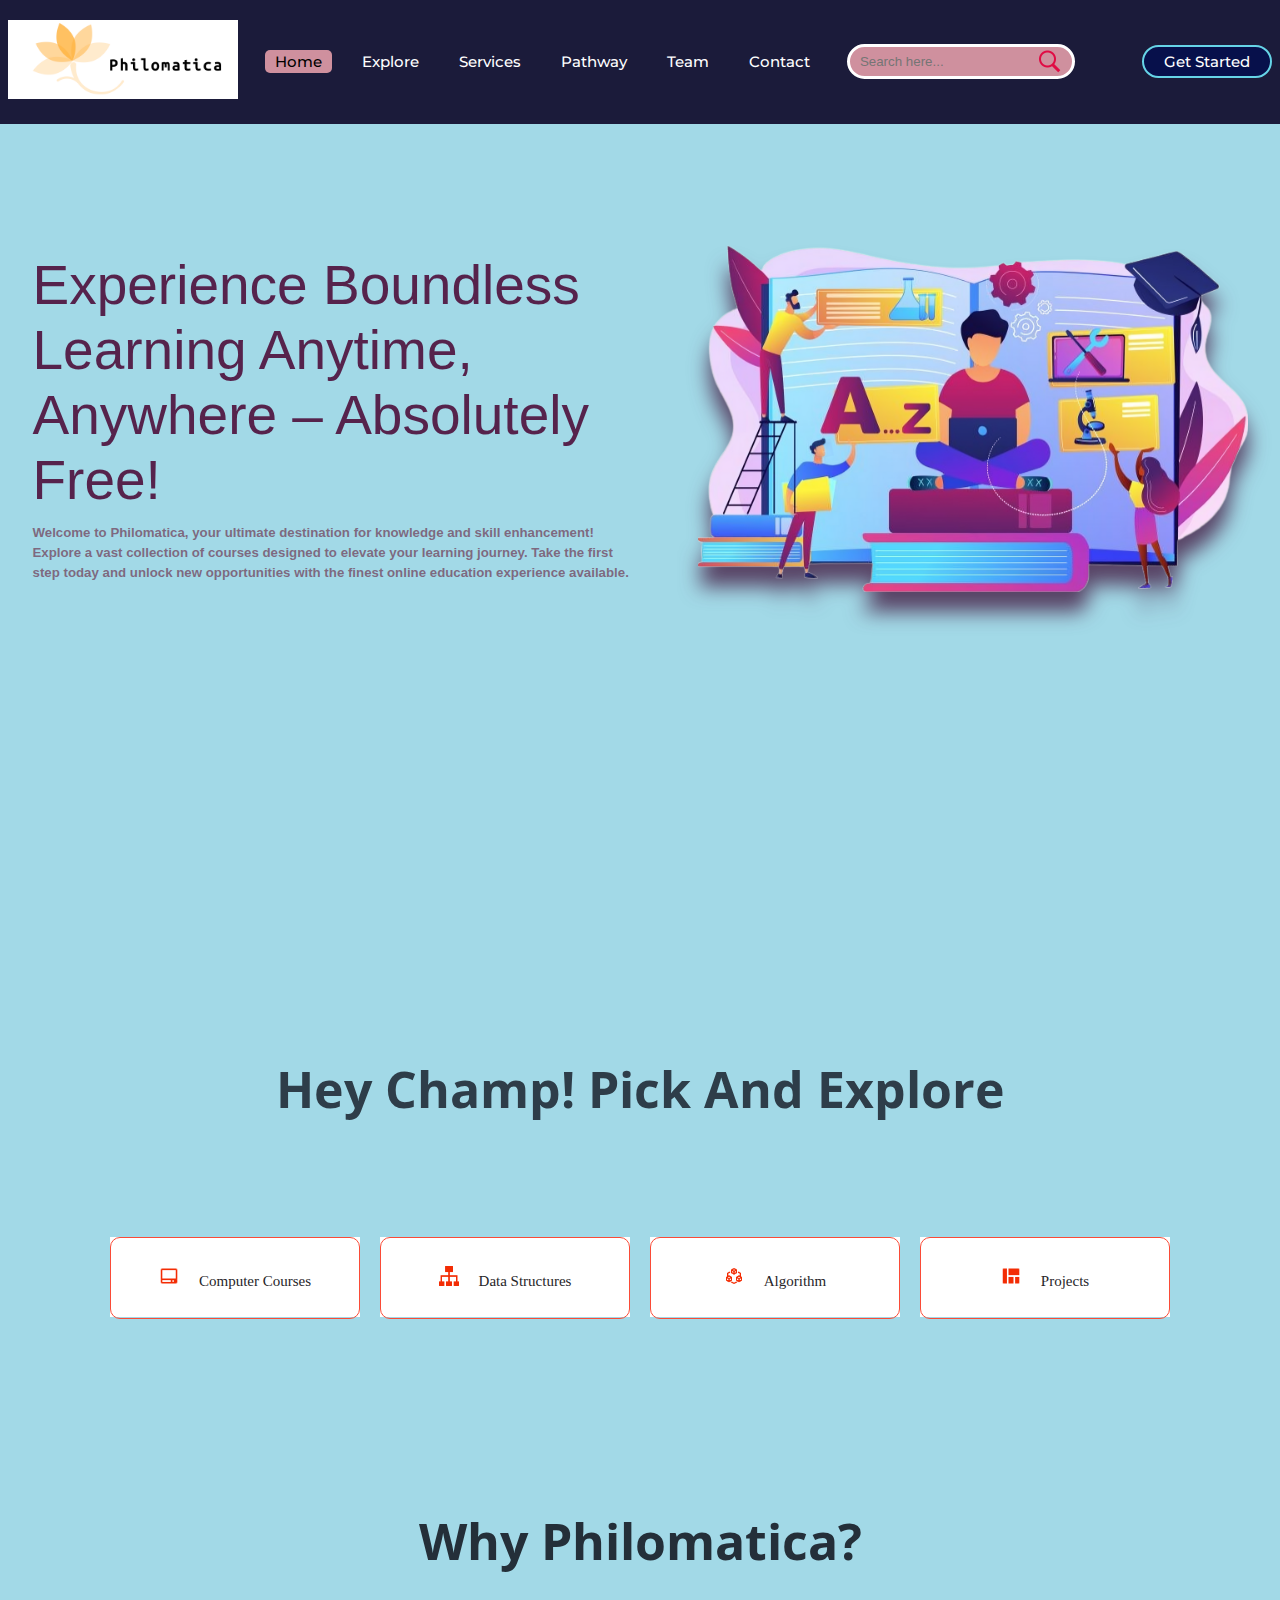
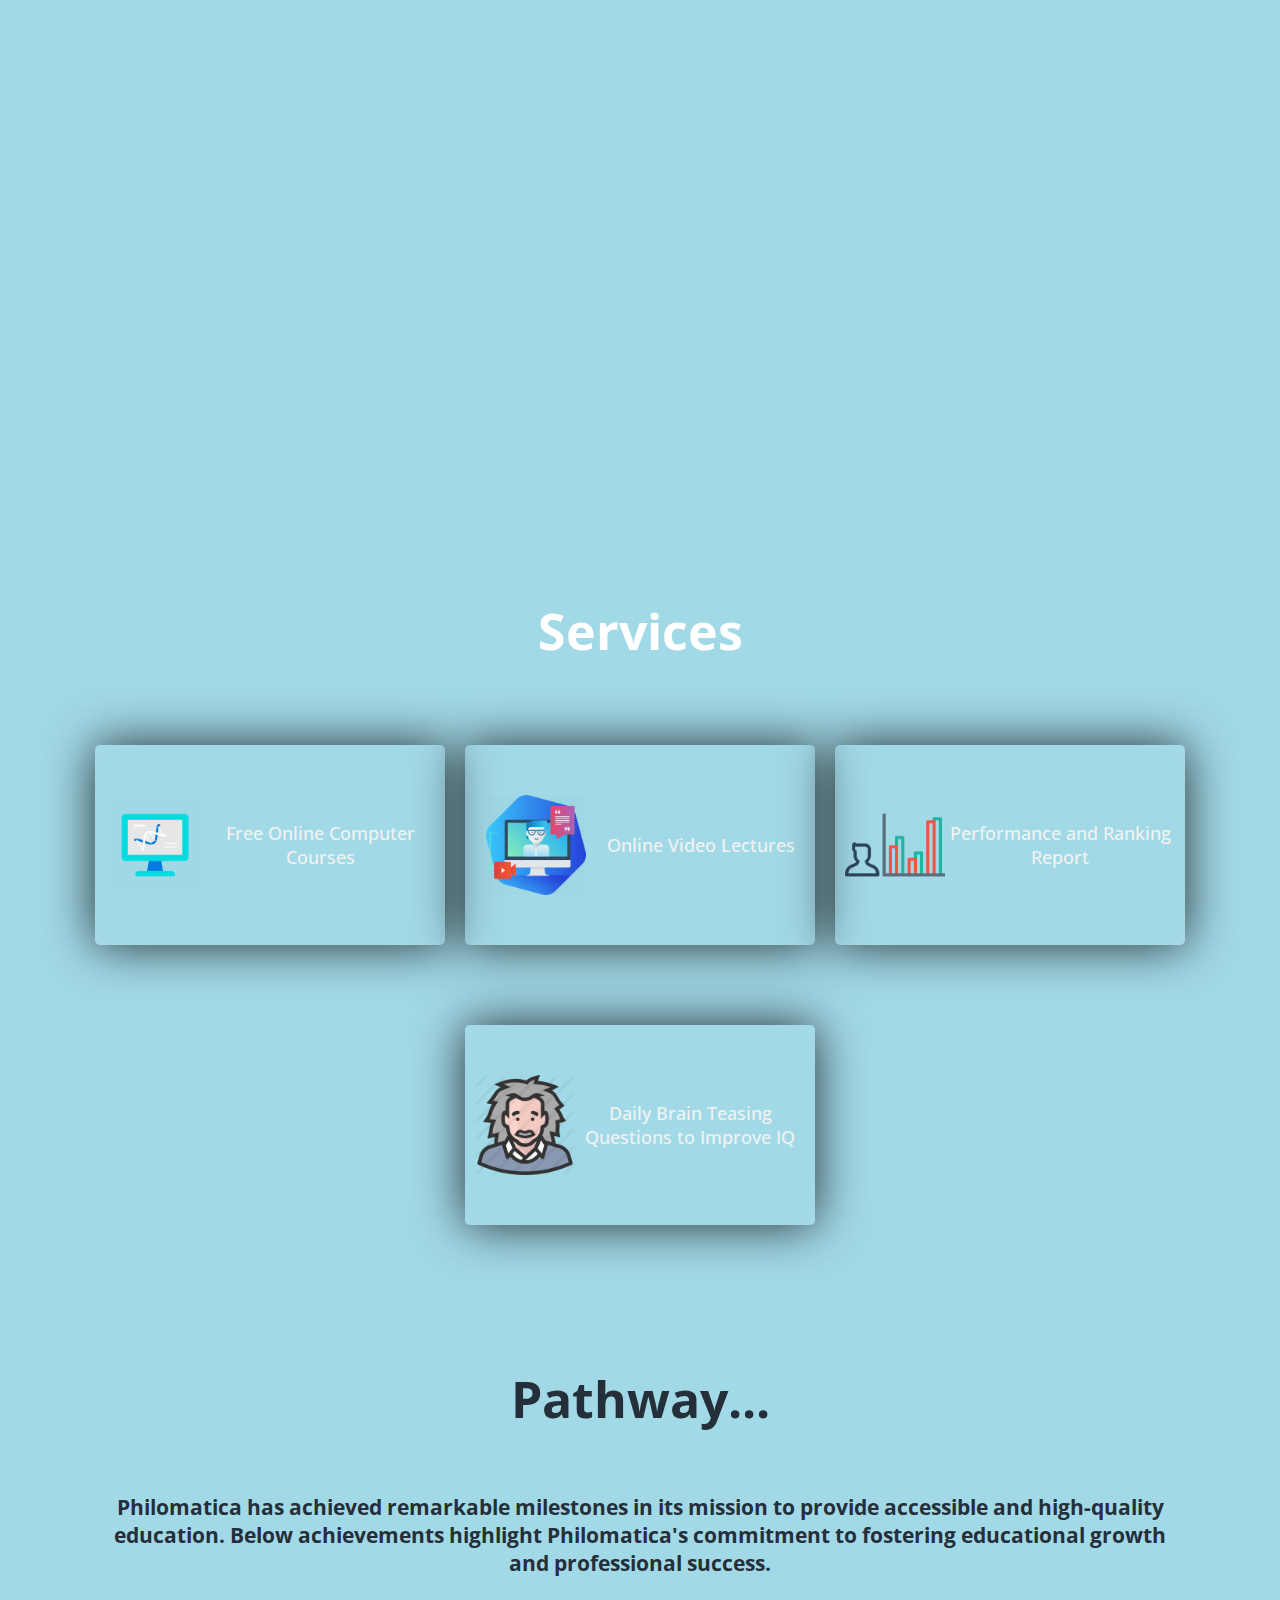
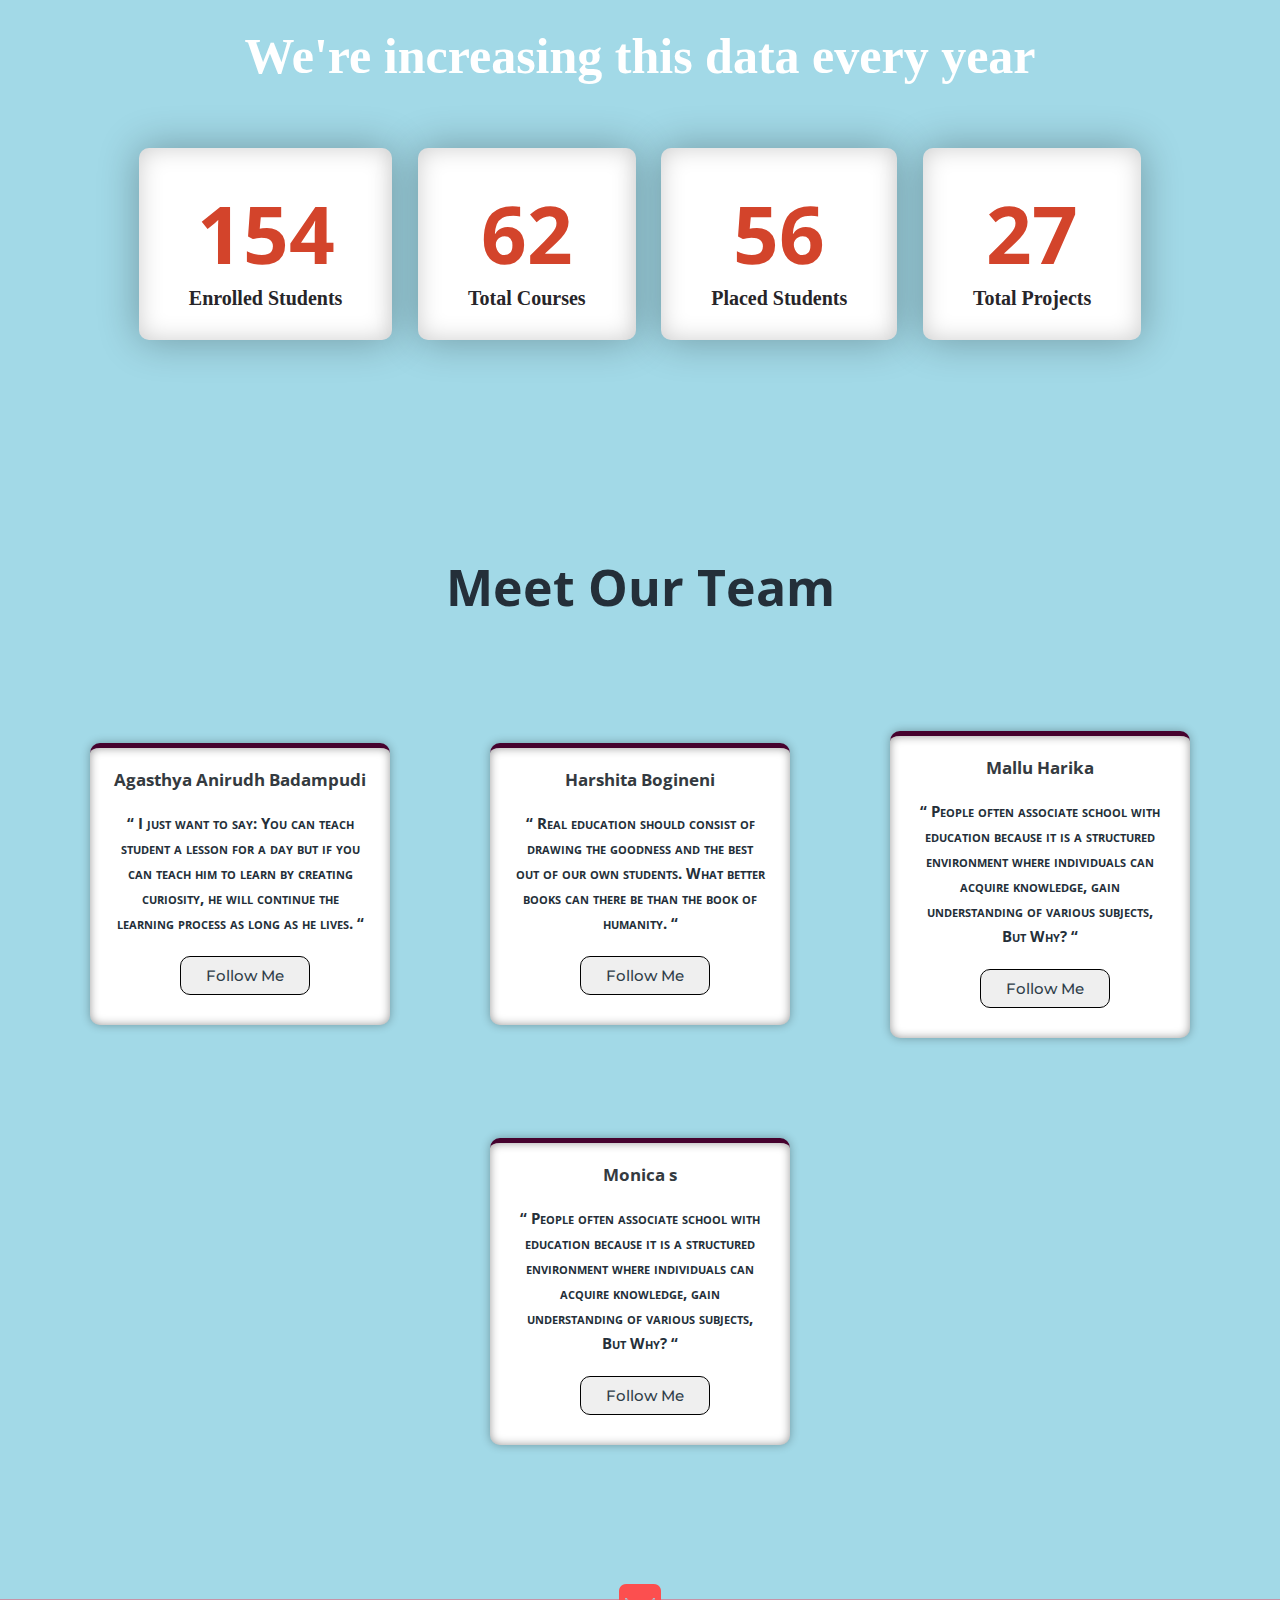
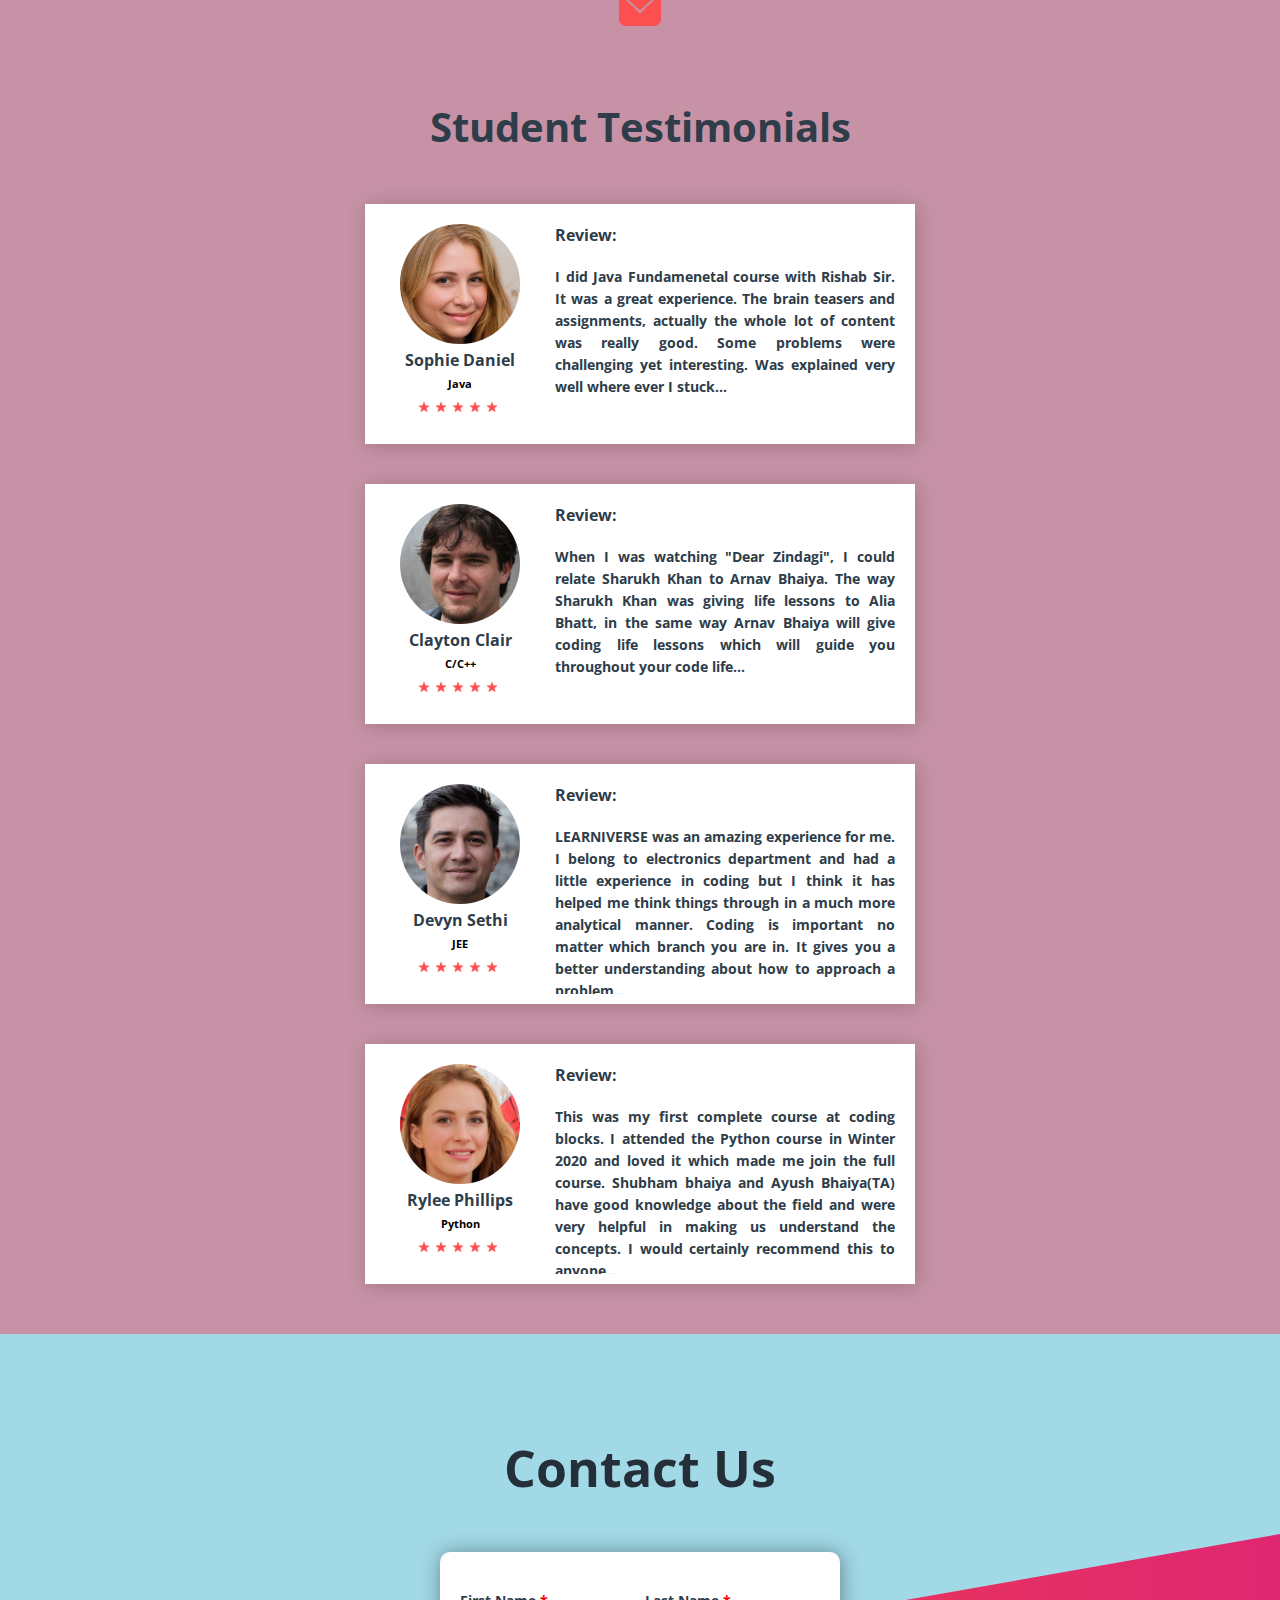
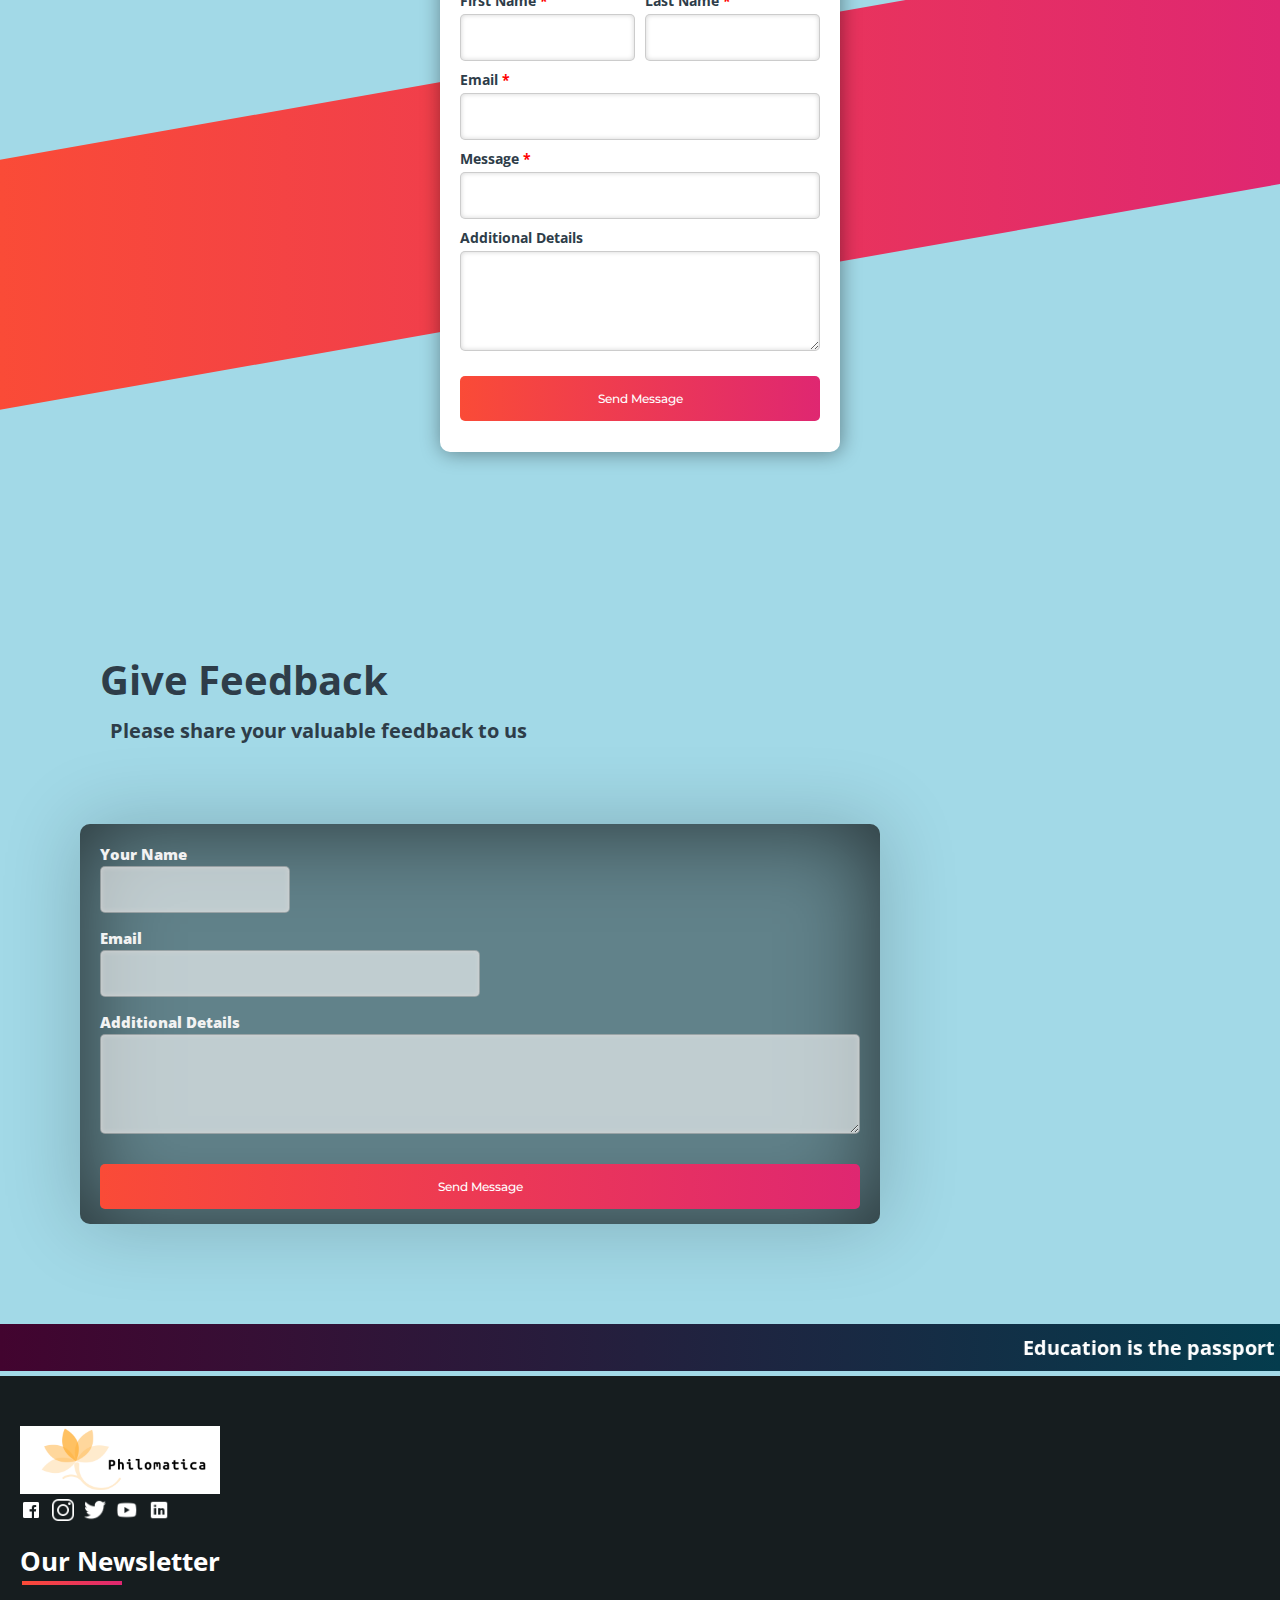
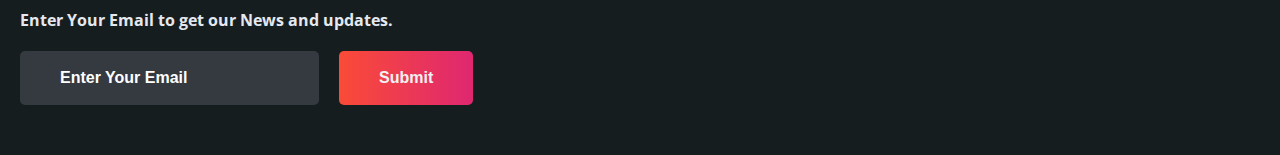
==== commit 3cd061a1: "Updated HTML files and added certificate image & page" ====
--- a/Philomatica/codes/index.html
+++ b/Philomatica/codes/index.html
@@ -136,50 +136,45 @@
 
 
 <!-- TEAM -->
-	<div class="diffSection" id="team_section">
-		<center><p style="font-size: 50px; padding-top: 100px; padding-bottom: 60px;">Meet Our Team</p></center>
-		<div class="totalcard">
-			<div class="card">
-				<center><img src="images/icon/profile.png"></center>
-				<center><div class="card-title">Agasthya Anirudh Badampudi</div>
+<div class="diffSection" id="team_section">
+	<center><p style="font-size: 50px; padding-top: 100px; padding-bottom: 60px;">Meet Our Team</p></center>
+	<div class="totalcard">
+		<div class="card">
+			<center><div class="card-title">Agasthya Anirudh Badampudi</div>
+			<div id="detail">
+				<p>“ I just want to say: You can teach student a lesson for a day but if you can teach him to learn by creating curiosity, he will continue the learning process as long as he lives. “</p>
+				<div class="duty"></div>
+				<a href="https://www.linkedin.com/in/agasthya-anirudh-badampudi-55606528b?lipi=urn%3Ali%3Apage%3Ad_flagship3_profile_view_base_contact_details%3BQ2Ae%2FilOS6e6DpGRqZFZlg%3D%3D" target="_blank"><button class="btn-aman">Follow Me</button></a>
+			</div>
+			</center>
+		</div>
+		<div class="card">
+			<center><div class="card-title">Harshita Bogineni</div>
+			<div id="detail">
+				<p>“ Real education should consist of drawing the goodness and the best out of our own students. What better books can there be than the book of humanity. “</p>
+				<div class="duty"></div>
+				<a href="https://www.linkedin.com/in/harshita-bogineni-b4bb2428a" target="_blank"><button class="btn-aman">Follow Me</button></a>
+			</div>
+			</center>
+		</div>
+		<div class="card">
+			<center><div class="card-title">Mallu Harika</div>
 				<div id="detail">
-					<p>“ I just want to say: You can teach student a lesson for a day but if you can teach him to learn by creating curiosity, he will continue the learning process as long as he lives. “</p>
+					<p>“ People often associate school with education because it is a structured environment where individuals can acquire knowledge, gain understanding of various subjects, But Why? “</p>
 					<div class="duty"></div>
-					<a href="https://www.linkedin.com/in/agasthya-anirudh-badampudi-55606528b?lipi=urn%3Ali%3Apage%3Ad_flagship3_profile_view_base_contact_details%3BQ2Ae%2FilOS6e6DpGRqZFZlg%3D%3D" target="_blank"><button class="btn-aman">Follow Me</button></a>
+					<a href="https://www.linkedin.com/in/mallu-harika-821b2328a" target="_blank"><button class="btn-aman">Follow Me</button></a>
 				</div>
-				</center>
-			</div>
-			<div class="card">
-				<center><img src="images/icon/profile.png"></center>
-				<center><div class="card-title">Harshita Bogineni</div>
+			</center>
+		</div>
+		<div class="card">
+			<center><div class="card-title">Monica s</div>
 				<div id="detail">
-					<p>“ Real education should consist of drawing the goodness and the best out of our own students. What better books can there be than the book of humanity. “</p>
+					<p>“ People often associate school with education because it is a structured environment where individuals can acquire knowledge, gain understanding of various subjects, But Why? “</p>
 					<div class="duty"></div>
-					<a href="https://www.linkedin.com/in/aman-jain-btech-it24/" target="_blank"><button class="btn-aman">Follow Me</button></a>
+					<a href="http://linkedin.com/in/monica-saravanan-10b73b298" target="_blank"><button class="btn-aman">Follow Me</button></a>
 				</div>
-				</center>
-			</div>
-			<div class="card">
-				<center><img src="images/icon/profile.png"></center>
-				<center><div class="card-title">Mallu Harika</div>
-					<div id="detail">
-						<p>“ People often associate school with education because it is a structured environment where individuals can acquire knowledge, gain understanding of various subjects, But Why? “</p>
-						<div class="duty"></div>
-						<a href="https://www.linkedin.com/in/aman-jain-btech-it24/" target="_blank"><button class="btn-aman">Follow Me</button></a>
-					</div>
-				</center>
-			</div>
-			<div class="card">
-				<center><img src="images/icon/profile.png"></center>
-				<center><div class="card-title">Monica s</div>
-					<div id="detail">
-						<p>“ People often associate school with education because it is a structured environment where individuals can acquire knowledge, gain understanding of various subjects, But Why? “</p>
-						<div class="duty"></div>
-						<a href="https://www.linkedin.com/in/aman-jain-btech-it24/" target="_blank"><button class="btn-aman">Follow Me</button></a>
-					</div>
-				</center>
-			</div>
-			</div>
+			</center>
+		</div>
 		</div>
 	</div>
 
